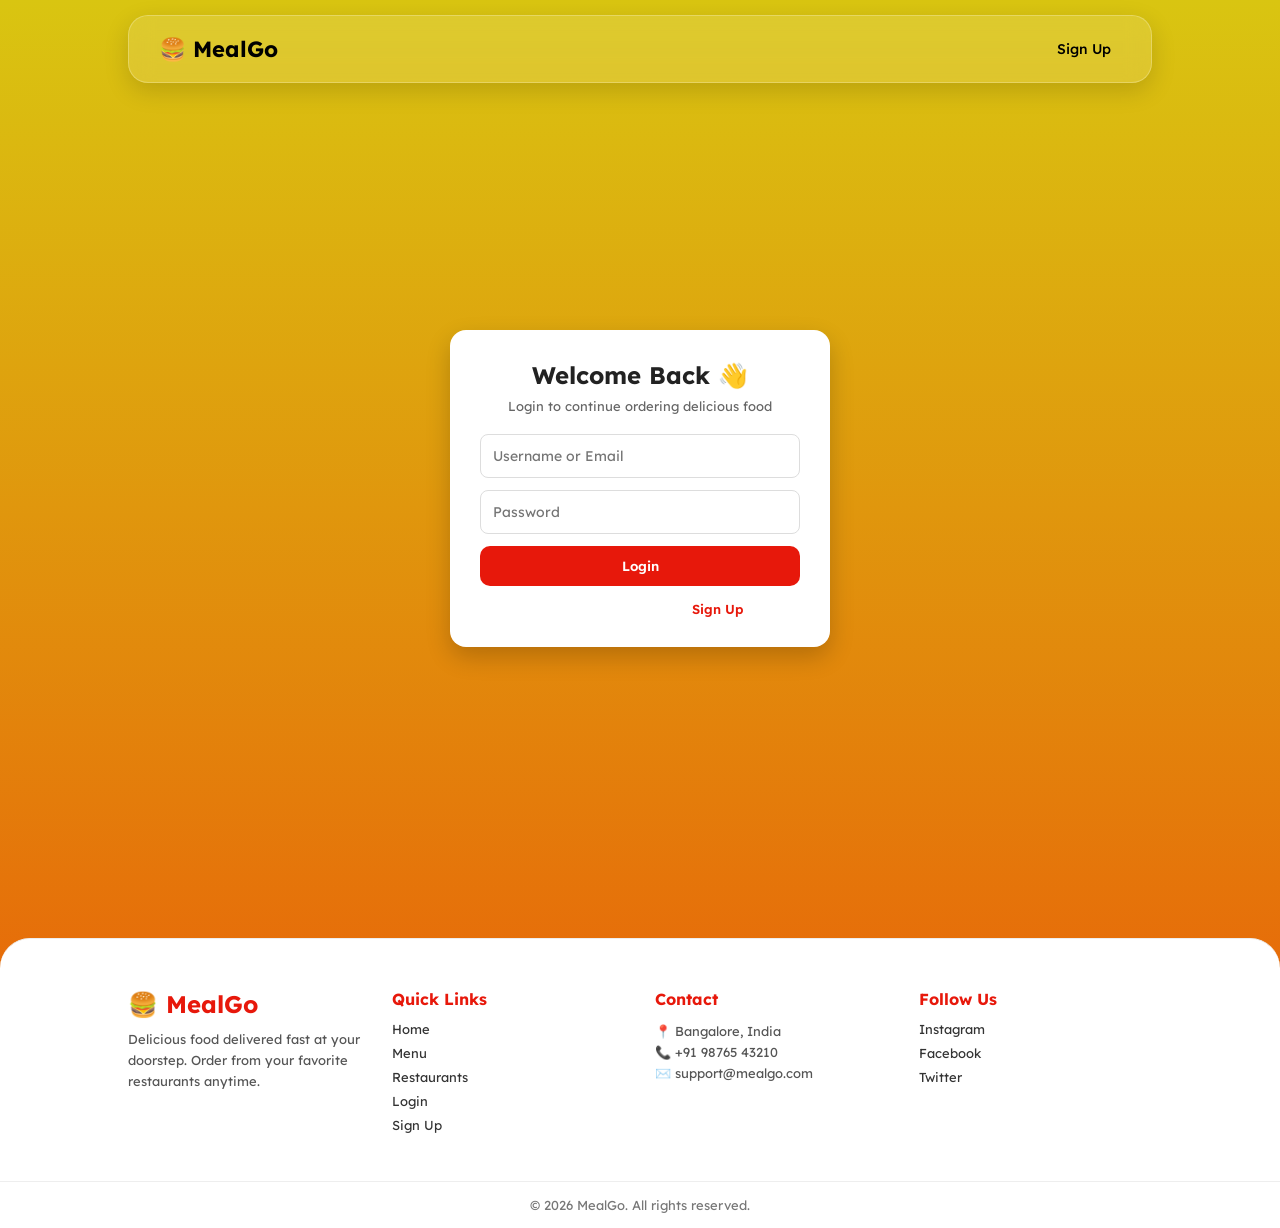
==== Frontend/login.html @ 0d8bc256 "first commit" ====
<!doctype html>
<html lang="en">
  <head>
    <meta charset="UTF-8" />
    <meta name="viewport" content="width=device-width, initial-scale=1.0" />
    <title>MealGo - Login</title>

    <link rel="stylesheet" href="auth.css" />
    <link
      href="https://fonts.googleapis.com/css2?family=Lexend:wght@100..900&display=swap"
      rel="stylesheet"
    />
  </head>

  <body>
    <!-- NAVBAR -->
    <header class="navbar">
      <a href="index.html" class="logo">🍔 MealGo</a>

      <nav class="nav-links">
        <a href="signup.html">Sign Up</a>
      </nav>

      <div class="menu-icon">☰</div>
    </header>

    <!-- LOGIN -->
    <div class="auth-container">
      <div class="auth-box">
        <h2>Welcome Back 👋</h2>
        <p>Login to continue ordering delicious food</p>

        <form>
          <input type="text" placeholder="Username or Email" required />
          <input type="password" placeholder="Password" required />

          <button type="submit">Login</button>
        </form>

        <div class="auth-link">
          Don't have an account?
          <a href="signup.html">Sign Up</a>
        </div>
      </div>
    </div>

    <!-- ================= FOOTER ================= -->
    <footer class="footer">
      <div class="footer-container">
        <!-- Brand -->
        <div class="footer-box">
          <h2>🍔 MealGo</h2>
          <p>
            Delicious food delivered fast at your doorstep. Order from your
            favorite restaurants anytime.
          </p>
        </div>

        <!-- Quick Links -->
        <div class="footer-box">
          <h3>Quick Links</h3>
          <a href="index.html">Home</a>
          <a href="#menu-section">Menu</a>
          <a href="restaurants.html">Restaurants</a>
          <a href="login.html">Login</a>
          <a href="signup.html">Sign Up</a>
        </div>

        <!-- Contact -->
        <div class="footer-box">
          <h3>Contact</h3>
          <p>📍 Bangalore, India</p>
          <p>📞 +91 98765 43210</p>
          <p>✉️ support@mealgo.com</p>
        </div>

        <!-- Social -->
        <div class="footer-box">
          <h3>Follow Us</h3>
          <a href="#">Instagram</a>
          <a href="#">Facebook</a>
          <a href="#">Twitter</a>
        </div>
      </div>

      <div class="footer-bottom">
        <p>© 2026 MealGo. All rights reserved.</p>
      </div>
    </footer>
  </body>
</html>
---- Frontend/auth.css ----
/* ================= RESET ================= */
* {
  margin: 0;
  padding: 0;
  box-sizing: border-box;
  font-family: "Lexend", sans-serif;
}

body {
  background: #d9c511;
  background: linear-gradient(
    180deg,
    rgba(217, 197, 17, 1) 0%,
    rgba(231, 104, 9, 1) 83%,
    rgba(247, 0, 0, 1) 100%,
    rgba(242, 0, 0, 1) 100%
  );
  min-height: 100vh;
  color: white;
}

/* ================= NAVBAR (GLASS EFFECT - FIXED) ================= */
.navbar {
  position: sticky;
  top: 15px;
  z-index: 1000;

  margin: 15px 10%;
  padding: 18px 30px;

  display: flex;
  justify-content: space-between;
  align-items: center;

  background: rgba(255, 255, 255, 0.12);
  backdrop-filter: blur(12px);
  -webkit-backdrop-filter: blur(12px);

  border: 1px solid rgba(255, 255, 255, 0.25);
  border-radius: 20px;

  box-shadow: 0 8px 25px rgba(0, 0, 0, 0.15);
}

/* ================= LOGO ================= */
.logo {
  font-size: 22px;
  font-weight: 700;
  color: black;
  text-decoration: none;
  transition: 0.3s;
}

.logo:hover {
  transform: scale(1.05);
}

/* ================= NAV LINKS ================= */
.nav-links {
  display: flex;
  gap: 20px;
}

.nav-links a {
  color: black;
  text-decoration: none;
  font-size: 14px;
  font-weight: 500;
  padding: 6px 10px;
  border-radius: 8px;
  transition: 0.3s;
}

.nav-links a:hover {
  background: rgba(255, 255, 255, 0.2);
}

/* ================= MOBILE MENU ICON ================= */
.menu-icon {
  display: none;
  font-size: 26px;
  cursor: pointer;
}

/* ================= AUTH WRAPPER ================= */
.auth-container {
  width: 100%;
  min-height: calc(100vh - 120px);
  display: flex;
  justify-content: center;
  align-items: center;
  padding: 20px;
}

/* ================= AUTH CARD ================= */
.auth-box {
  background: white;
  width: 380px;
  padding: 30px;
  border-radius: 16px;
  box-shadow: 0 10px 25px rgba(0, 0, 0, 0.2);
  text-align: center;
}

.auth-box h2 {
  margin-bottom: 8px;
  color: #222;
}

.auth-box p {
  font-size: 13px;
  color: #666;
  margin-bottom: 20px;
}

/* ================= INPUTS ================= */
.auth-box input,
.auth-box textarea {
  width: 100%;
  padding: 12px;
  margin-bottom: 12px;
  border: 1px solid #ddd;
  border-radius: 8px;
  outline: none;
  font-size: 14px;
}

.auth-box textarea {
  height: 80px;
  resize: none;
}

/* ================= BUTTON ================= */
.auth-box button {
  width: 100%;
  padding: 12px;
  background: #e7180b;
  color: white;
  border: none;
  border-radius: 10px;
  font-weight: 600;
  cursor: pointer;
  transition: 0.3s;
}

.auth-box button:hover {
  background: #c91409;
}

/* ================= LINKS ================= */
.auth-link {
  margin-top: 15px;
  font-size: 13px;
}

.auth-link a {
  color: #e7180b;
  text-decoration: none;
  font-weight: 600;
}

/* ================= MOBILE ================= */
@media (max-width: 768px) {
  .navbar {
    margin: 10px;
    padding: 15px;
  }

  .nav-links {
    display: none;
  }

  .menu-icon {
    display: block;
  }

  .auth-box {
    width: 100%;
    max-width: 340px;
  }
}

/* ================= FOOTER (WHITE THEME) ================= */

.footer {
  background: #ffffff;
  color: #222;
  margin-top: 60px;
  padding-top: 50px;
  border-top: 1px solid #eee;

  border-top-left-radius: 30px;
  border-top-right-radius: 30px;
}

/* MAIN GRID */
.footer-container {
  display: grid;
  grid-template-columns: repeat(4, 1fr);
  gap: 30px;
  padding: 0 10% 40px;
}

/* FOOTER BOX */
.footer-box h2 {
  font-size: 24px;
  margin-bottom: 10px;
  color: #e7180b; /* brand color */
}

.footer-box h3 {
  font-size: 16px;
  margin-bottom: 12px;
  color: #e7180b;
}

/* TEXT */
.footer-box p {
  font-size: 13px;
  line-height: 1.6;
  color: #555;
}

/* LINKS */
.footer-box a {
  display: block;
  color: #333;
  text-decoration: none;
  font-size: 13px;
  margin-bottom: 8px;
  transition: 0.3s;
}

.footer-box a:hover {
  color: #e7180b;
  transform: translateX(5px);
}

/* BOTTOM BAR */
.footer-bottom {
  text-align: center;
  padding: 15px;
  border-top: 1px solid #eee;
  font-size: 13px;
  color: #777;
}

/* ================= MOBILE ================= */
@media (max-width: 768px) {
  .footer-container {
    grid-template-columns: 1fr;
    padding: 0 20px 30px;
    text-align: center;
  }

  .footer-box a {
    margin-bottom: 6px;
  }
}
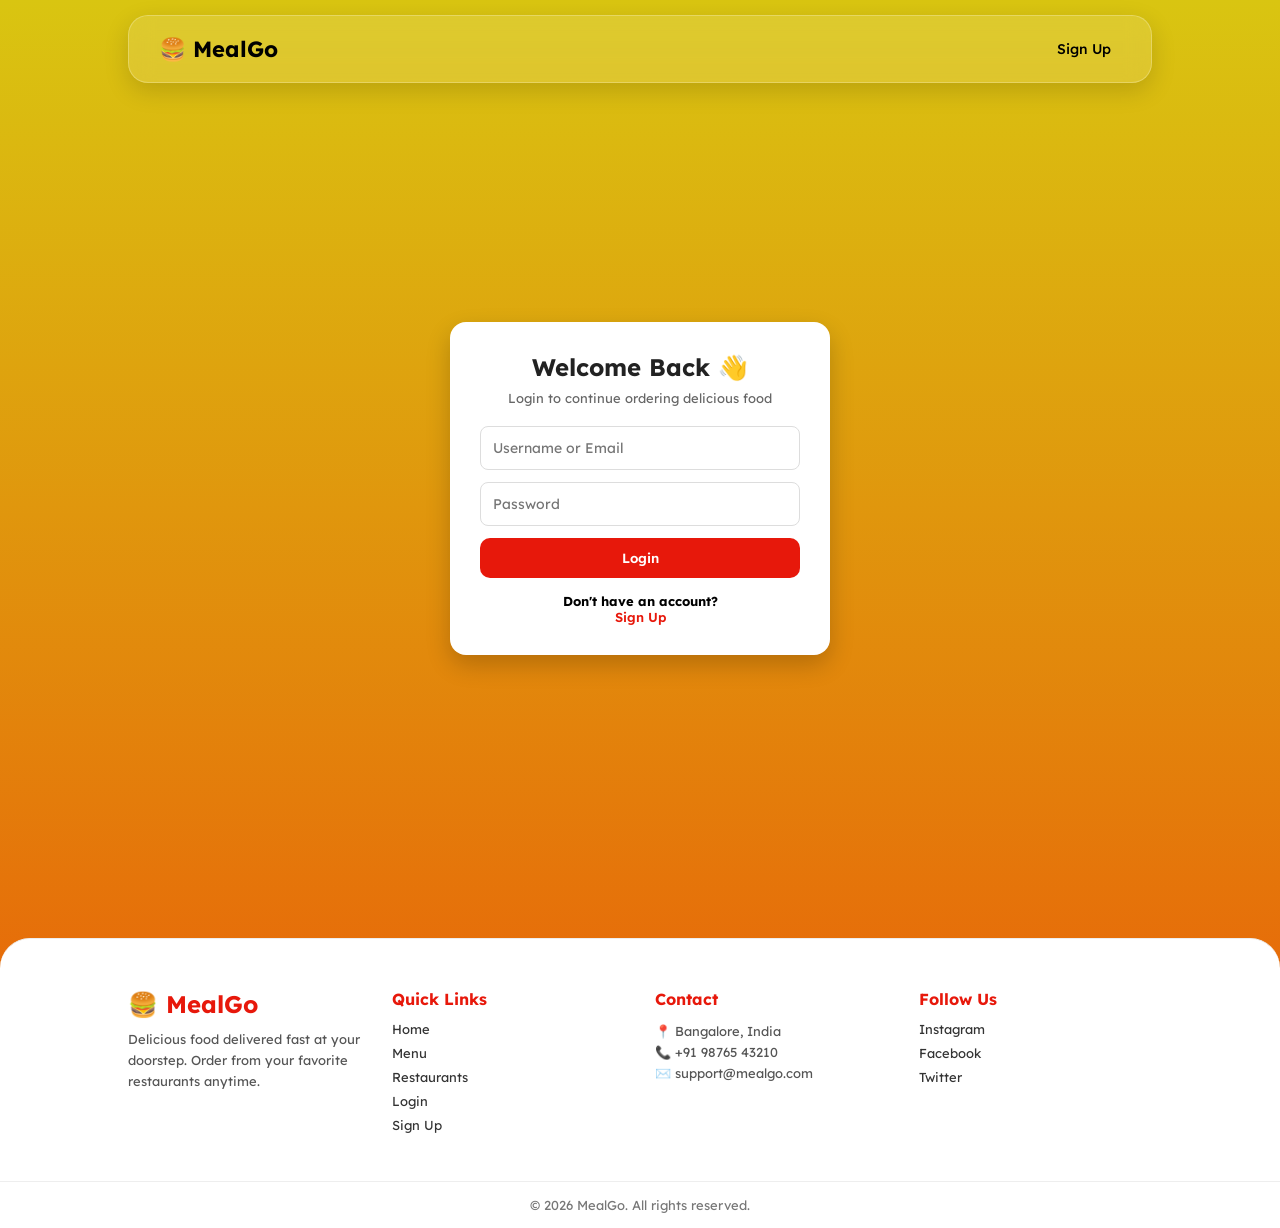
==== commit f47c02c3: "First part of Backend Integration" ====
--- a/Frontend/login.html
+++ b/Frontend/login.html
@@ -38,7 +38,7 @@
         </form>
 
         <div class="auth-link">
-          Don't have an account?
+          <h4 style="color: black;">Don't have an account?</h4>
           <a href="signup.html">Sign Up</a>
         </div>
       </div>
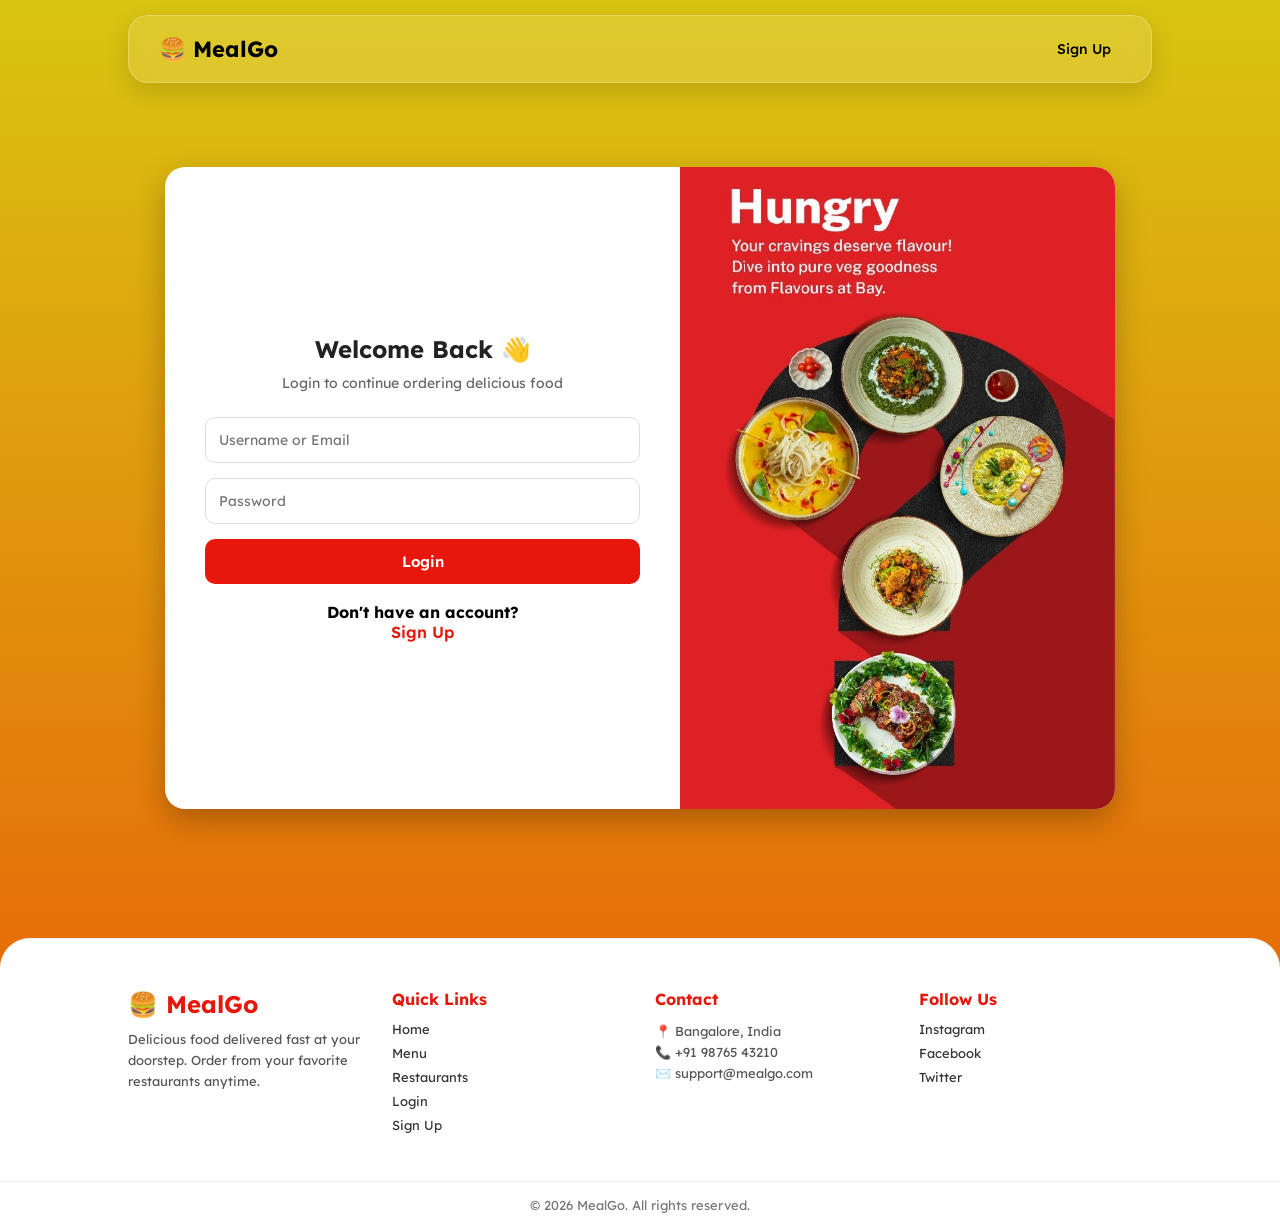
==== commit ea88f298: "Restaurant Page Update" ====
--- a/Frontend/login.html
+++ b/Frontend/login.html
@@ -26,20 +26,28 @@
 
     <!-- LOGIN -->
     <div class="auth-container">
-      <div class="auth-box">
-        <h2>Welcome Back 👋</h2>
-        <p>Login to continue ordering delicious food</p>
+      <div class="auth-card">
+        <!-- Left Side Form -->
+        <div class="auth-box">
+          <h2>Welcome Back 👋</h2>
+          <p>Login to continue ordering delicious food</p>
 
-        <form>
-          <input type="text" placeholder="Username or Email" required />
-          <input type="password" placeholder="Password" required />
+          <form>
+            <input type="text" placeholder="Username or Email" required />
+            <input type="password" placeholder="Password" required />
 
-          <button type="submit">Login</button>
-        </form>
+            <button type="submit">Login</button>
+          </form>
 
-        <div class="auth-link">
-          <h4 style="color: black;">Don't have an account?</h4>
-          <a href="signup.html">Sign Up</a>
+          <div class="auth-link">
+            <h4 style="color: black">Don't have an account?</h4>
+            <a href="signup.html">Sign Up</a>
+          </div>
+        </div>
+
+        <!-- Right Side Image -->
+        <div class="auth-image">
+          <img src="images/login-image.jpg" alt="Food Delivery" />
         </div>
       </div>
     </div>
--- a/Frontend/auth.css
+++ b/Frontend/auth.css
@@ -7,19 +7,17 @@
 }
 
 body {
-  background: #d9c511;
   background: linear-gradient(
     180deg,
     rgba(217, 197, 17, 1) 0%,
     rgba(231, 104, 9, 1) 83%,
-    rgba(247, 0, 0, 1) 100%,
-    rgba(242, 0, 0, 1) 100%
+    rgba(247, 0, 0, 1) 100%
   );
   min-height: 100vh;
   color: white;
 }
 
-/* ================= NAVBAR (GLASS EFFECT - FIXED) ================= */
+/* ================= NAVBAR ================= */
 .navbar {
   position: sticky;
   top: 15px;
@@ -75,82 +73,114 @@
   background: rgba(255, 255, 255, 0.2);
 }
 
-/* ================= MOBILE MENU ICON ================= */
+/* ================= MOBILE MENU ================= */
 .menu-icon {
   display: none;
   font-size: 26px;
   cursor: pointer;
 }
 
-/* ================= AUTH WRAPPER ================= */
+/* ================= AUTH SECTION ================= */
 .auth-container {
   width: 100%;
   min-height: calc(100vh - 120px);
+
   display: flex;
   justify-content: center;
   align-items: center;
-  padding: 20px;
-}
-
-/* ================= AUTH CARD ================= */
+
+  padding: 40px 20px;
+}
+
+/* MAIN LOGIN CARD */
+.auth-card {
+  width: 950px;
+  max-width: 100%;
+
+  display: flex;
+
+  background: white;
+  border-radius: 20px;
+  overflow: hidden;
+
+  box-shadow: 0 12px 30px rgba(0, 0, 0, 0.25);
+}
+
+/* ================= LEFT SIDE FORM ================= */
 .auth-box {
-  background: white;
-  width: 380px;
-  padding: 30px;
-  border-radius: 16px;
-  box-shadow: 0 10px 25px rgba(0, 0, 0, 0.2);
+  flex: 1;
+  padding: 50px 40px;
+
+  display: flex;
+  flex-direction: column;
+  justify-content: center;
+
   text-align: center;
 }
 
 .auth-box h2 {
-  margin-bottom: 8px;
   color: #222;
+  margin-bottom: 10px;
 }
 
 .auth-box p {
-  font-size: 13px;
   color: #666;
-  margin-bottom: 20px;
+  font-size: 14px;
+  margin-bottom: 25px;
 }
 
 /* ================= INPUTS ================= */
 .auth-box input,
 .auth-box textarea {
   width: 100%;
-  padding: 12px;
-  margin-bottom: 12px;
+  padding: 13px;
+  margin-bottom: 15px;
+
   border: 1px solid #ddd;
-  border-radius: 8px;
+  border-radius: 10px;
+
   outline: none;
   font-size: 14px;
+
+  transition: 0.3s;
+}
+
+.auth-box input:focus,
+.auth-box textarea:focus {
+  border-color: #e7180b;
 }
 
 .auth-box textarea {
+  resize: none;
   height: 80px;
-  resize: none;
 }
 
 /* ================= BUTTON ================= */
 .auth-box button {
   width: 100%;
-  padding: 12px;
+  padding: 13px;
+
   background: #e7180b;
   color: white;
+
   border: none;
   border-radius: 10px;
+
+  font-size: 15px;
   font-weight: 600;
+
   cursor: pointer;
   transition: 0.3s;
 }
 
 .auth-box button:hover {
   background: #c91409;
+  transform: translateY(-2px);
 }
 
 /* ================= LINKS ================= */
 .auth-link {
-  margin-top: 15px;
-  font-size: 13px;
+  margin-top: 18px;
 }
 
 .auth-link a {
@@ -159,29 +189,20 @@
   font-weight: 600;
 }
 
-/* ================= MOBILE ================= */
-@media (max-width: 768px) {
-  .navbar {
-    margin: 10px;
-    padding: 15px;
-  }
-
-  .nav-links {
-    display: none;
-  }
-
-  .menu-icon {
-    display: block;
-  }
-
-  .auth-box {
-    width: 100%;
-    max-width: 340px;
-  }
-}
-
-/* ================= FOOTER (WHITE THEME) ================= */
-
+/* ================= RIGHT SIDE IMAGE ================= */
+.auth-image {
+  flex: 1;
+  min-height: 550px;
+}
+
+.auth-image img {
+  width: 100%;
+  height: 100%;
+  object-fit: cover;
+  display: block;
+}
+
+/* ================= FOOTER ================= */
 .footer {
   background: #ffffff;
   color: #222;
@@ -193,7 +214,7 @@
   border-top-right-radius: 30px;
 }
 
-/* MAIN GRID */
+/* FOOTER GRID */
 .footer-container {
   display: grid;
   grid-template-columns: repeat(4, 1fr);
@@ -205,7 +226,7 @@
 .footer-box h2 {
   font-size: 24px;
   margin-bottom: 10px;
-  color: #e7180b; /* brand color */
+  color: #e7180b;
 }
 
 .footer-box h3 {
@@ -214,14 +235,14 @@
   color: #e7180b;
 }
 
-/* TEXT */
+/* FOOTER TEXT */
 .footer-box p {
   font-size: 13px;
   line-height: 1.6;
   color: #555;
 }
 
-/* LINKS */
+/* FOOTER LINKS */
 .footer-box a {
   display: block;
   color: #333;
@@ -236,7 +257,7 @@
   transform: translateX(5px);
 }
 
-/* BOTTOM BAR */
+/* FOOTER BOTTOM */
 .footer-bottom {
   text-align: center;
   padding: 15px;
@@ -245,15 +266,48 @@
   color: #777;
 }
 
+/* ================= TABLET ================= */
+@media (max-width: 992px) {
+  .auth-card {
+    width: 90%;
+  }
+
+  .auth-box {
+    padding: 40px 30px;
+  }
+}
+
 /* ================= MOBILE ================= */
 @media (max-width: 768px) {
+  .navbar {
+    margin: 10px;
+    padding: 15px;
+  }
+
+  .nav-links {
+    display: none;
+  }
+
+  .menu-icon {
+    display: block;
+  }
+
+  .auth-card {
+    flex-direction: column;
+  }
+
+  .auth-image {
+    min-height: 250px;
+    order: -1;
+  }
+
+  .auth-box {
+    padding: 30px 25px;
+  }
+
   .footer-container {
     grid-template-columns: 1fr;
+    text-align: center;
     padding: 0 20px 30px;
-    text-align: center;
-  }
-
-  .footer-box a {
-    margin-bottom: 6px;
-  }
-}
+  }
+}
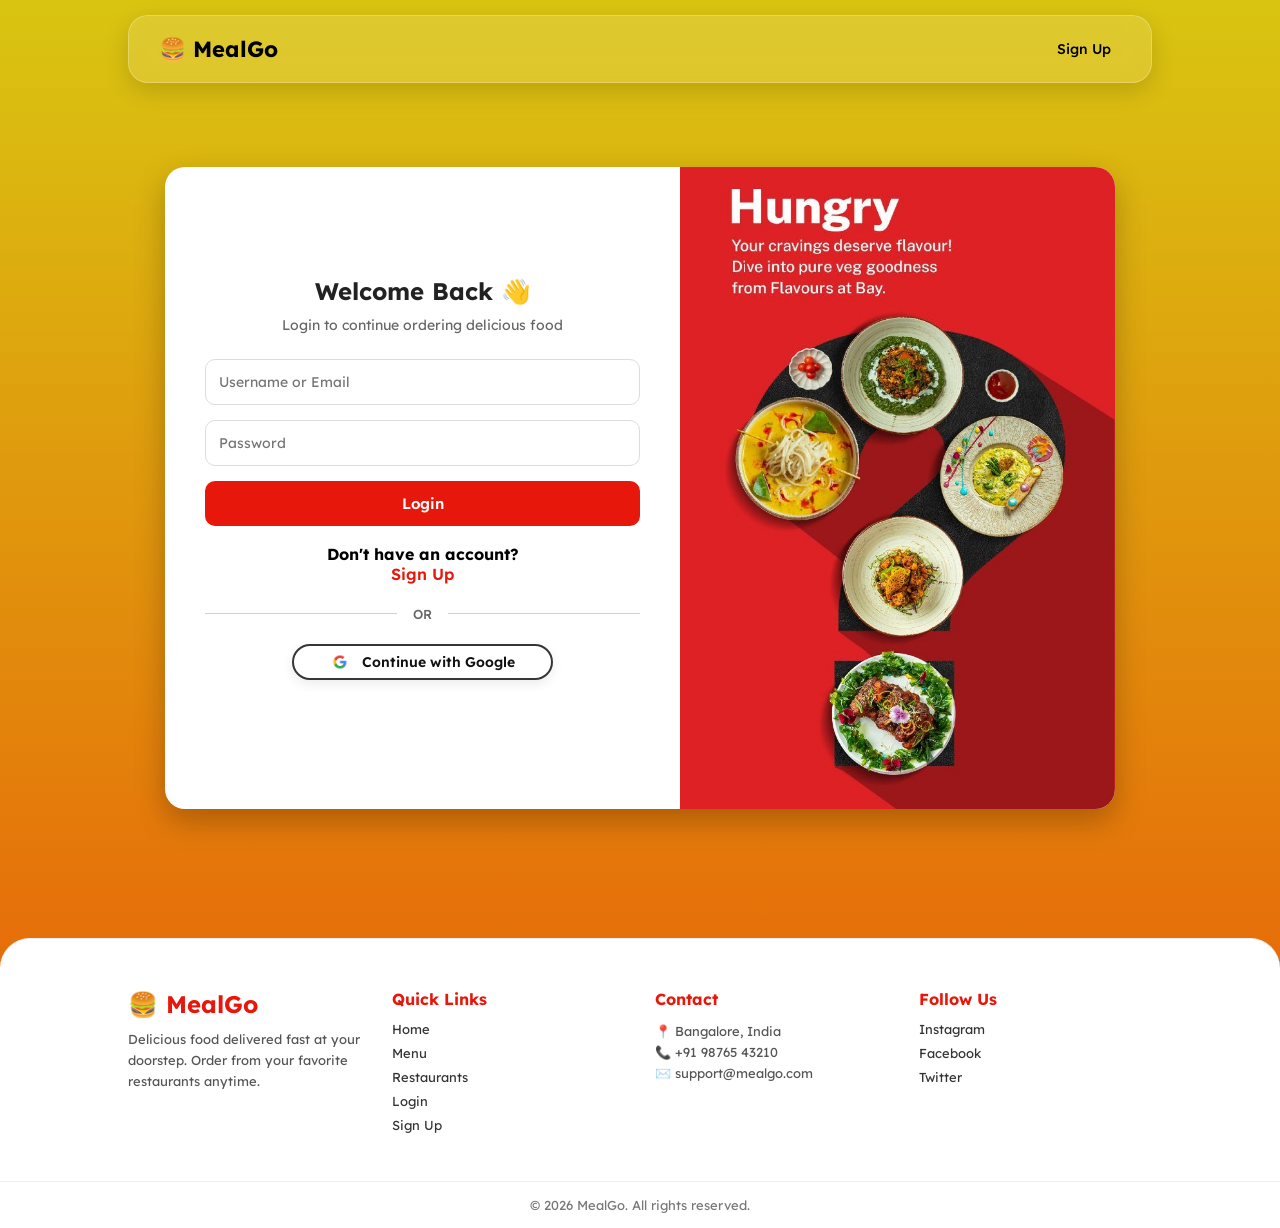
==== commit 08be2863: "Authentication Update" ====
--- a/Frontend/login.html
+++ b/Frontend/login.html
@@ -42,6 +42,17 @@
           <div class="auth-link">
             <h4 style="color: black">Don't have an account?</h4>
             <a href="signup.html">Sign Up</a>
+          </div>
+
+          <div class="divider">
+            <span>OR</span>
+          </div>
+
+          <div class="social-login">
+            <button type="button" class="google-btn">
+              <img src="images/google-logo.jpg" alt="Google" />
+              Continue with Google
+            </button>
           </div>
         </div>
 
--- a/Frontend/auth.css
+++ b/Frontend/auth.css
@@ -156,7 +156,7 @@
 }
 
 /* ================= BUTTON ================= */
-.auth-box button {
+.auth-box form button {
   width: 100%;
   padding: 13px;
 
@@ -171,6 +171,11 @@
 
   cursor: pointer;
   transition: 0.3s;
+}
+
+.auth-box form button:hover {
+  background: #c91409;
+  transform: translateY(-2px);
 }
 
 .auth-box button:hover {
@@ -311,3 +316,80 @@
     padding: 0 20px 30px;
   }
 }
+
+/* ================= GOOGLE LOGIN ================= */
+
+.social-login {
+  margin-bottom: 20px;
+}
+
+.google-btn {
+  width: 60%;
+  padding: 6px 8px;
+  margin-left: 20%;
+
+  display: flex;
+  align-items: center;
+  justify-content: center;
+  gap: 12px;
+
+
+  background: #ffffff;
+  color: #111111;
+
+  border: 2px solid #363636;
+  border-radius: 20px;
+
+  font-size: 14px;
+  font-weight: 600;
+
+  cursor: pointer;
+  transition: all 0.3s ease;
+
+  box-shadow: 0 4px 12px rgba(0, 0, 0, 0.08);
+}
+
+.google-btn:hover {
+  background: #111111;
+  color: #ffffff;
+  border-color: #111111;
+
+  transform: translateY(-2px);
+
+  box-shadow: 0 8px 18px rgba(0, 0, 0, 0.15);
+}
+
+.google-btn:active {
+  transform: translateY(0);
+}
+
+.google-btn img {
+  width: 20px;
+  height: 20px;
+  object-fit: contain;
+}
+
+/* ================= DIVIDER ================= */
+
+.divider {
+  display: flex;
+  align-items: center;
+  margin: 22px 0;
+
+  color: #666666;
+  font-size: 13px;
+  font-weight: 500;
+}
+
+.divider::before,
+.divider::after {
+  content: "";
+  flex: 1;
+  height: 1px;
+  background: #d1d1d1;
+}
+
+.divider span {
+  padding: 0 16px;
+  background: #ffffff;
+}
